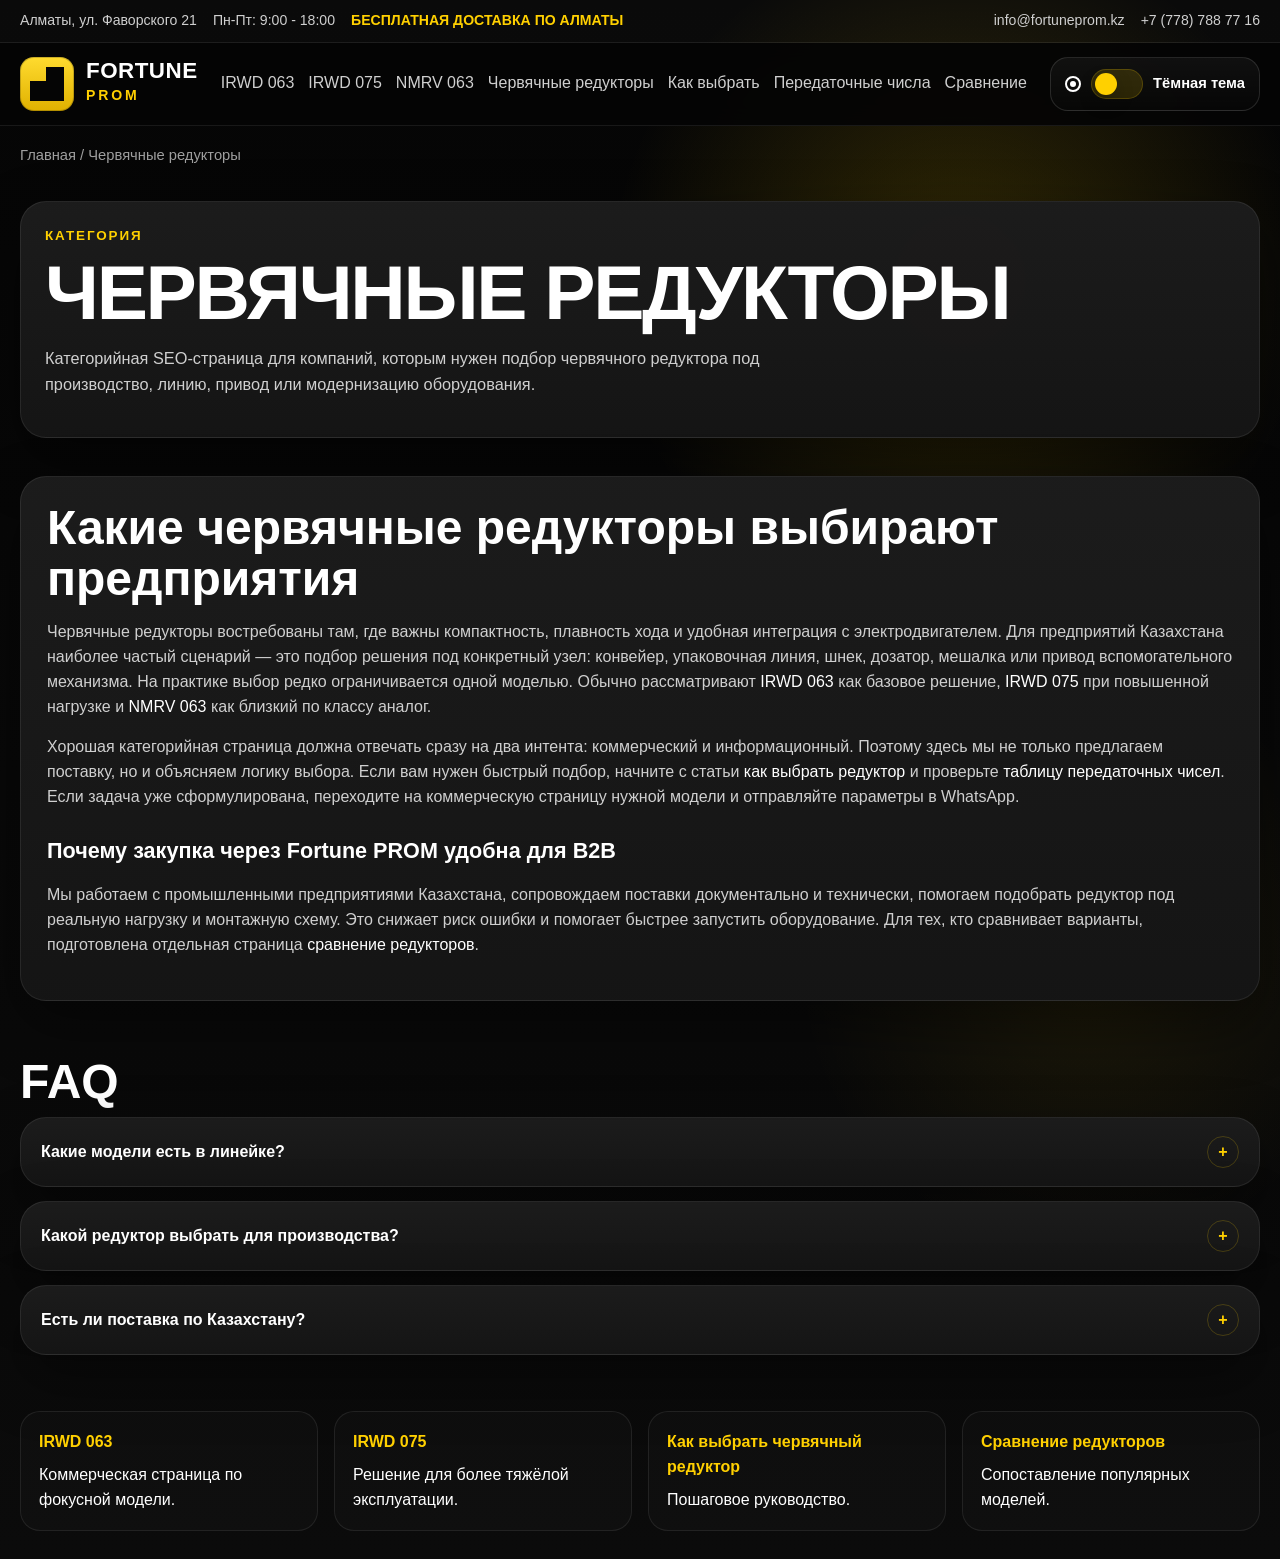
==== chervyachnye-reduktory/index.html @ 0b0b22c9 "Initial SEO cluster site for GitHub Pages" ====
<!DOCTYPE html>
<html lang="ru">
<head>
  <meta charset="UTF-8">
  <meta name="viewport" content="width=device-width, initial-scale=1.0">
  <title>Червячные редукторы для производства в Казахстане — каталог и подбор</title>
  <meta name="description" content="Червячные редукторы для производственных компаний Казахстана: подбор, поставка, сравнение типоразмеров IRWD и аналогов.">
  <link rel="canonical" href="./">
  <link rel="stylesheet" href="../assets/css/style.css">
</head>
<body>
  <div class="topbar"><div class="container topbar-inner"><div class="topbar-meta"><span class="topbar-item">Алматы, ул. Фаворского 21</span><span class="topbar-item">Пн-Пт: 9:00 - 18:00</span><span class="topbar-item"><strong>БЕСПЛАТНАЯ ДОСТАВКА ПО АЛМАТЫ</strong></span></div><div class="topbar-contact"><a class="topbar-item" href="mailto:info@fortuneprom.kz">info@fortuneprom.kz</a><a class="topbar-item" href="tel:+77787887716">+7 (778) 788 77 16</a></div></div></div>
  <header class="site-header"><div class="container header-inner"><a class="logo" href="../irwd-063/"><span class="logo-mark"></span><span class="logo-text"><strong>Fortune</strong><span>PROM</span></span></a><button class="nav-toggle" type="button" aria-expanded="false" data-nav-toggle><span></span></button><nav class="site-nav" data-nav><a href="../irwd-063/">IRWD 063</a><a href="../irwd-075/">IRWD 075</a><a href="../nmrv-063/">NMRV 063</a><a href="./">Червячные редукторы</a><a href="../kak-vybrat-reduktor/">Как выбрать</a><a href="../peredatochnye-chisla-reduktorov/">Передаточные числа</a><a href="../sravnenie-reduktorov/">Сравнение</a></nav><div class="header-actions"><button class="theme-toggle" type="button" aria-pressed="false" data-theme-toggle><span class="theme-toggle-icon" aria-hidden="true"></span><span class="theme-toggle-track" aria-hidden="true"><span class="theme-toggle-thumb"></span></span><span class="theme-toggle-label" data-theme-label>Тёмная тема</span></button></div></div></header>
  <div class="container breadcrumbs"><a href="../irwd-063/">Главная</a> / Червячные редукторы</div>
  <section class="page-hero"><div class="container"><div class="panel"><div class="eyebrow">Категория</div><h1>Червячные редукторы</h1><p>Категорийная SEO-страница для компаний, которым нужен подбор червячного редуктора под производство, линию, привод или модернизацию оборудования.</p></div></div></section>
  <section class="section"><div class="container"><div class="content-card seo-content"><h2>Какие червячные редукторы выбирают предприятия</h2><p>Червячные редукторы востребованы там, где важны компактность, плавность хода и удобная интеграция с электродвигателем. Для предприятий Казахстана наиболее частый сценарий — это подбор решения под конкретный узел: конвейер, упаковочная линия, шнек, дозатор, мешалка или привод вспомогательного механизма. На практике выбор редко ограничивается одной моделью. Обычно рассматривают <a href="../irwd-063/">IRWD 063</a> как базовое решение, <a href="../irwd-075/">IRWD 075</a> при повышенной нагрузке и <a href="../nmrv-063/">NMRV 063</a> как близкий по классу аналог.</p><p>Хорошая категорийная страница должна отвечать сразу на два интента: коммерческий и информационный. Поэтому здесь мы не только предлагаем поставку, но и объясняем логику выбора. Если вам нужен быстрый подбор, начните с статьи <a href="../kak-vybrat-reduktor/">как выбрать редуктор</a> и проверьте <a href="../peredatochnye-chisla-reduktorov/">таблицу передаточных чисел</a>. Если задача уже сформулирована, переходите на коммерческую страницу нужной модели и отправляйте параметры в WhatsApp.</p><h3>Почему закупка через Fortune PROM удобна для B2B</h3><p>Мы работаем с промышленными предприятиями Казахстана, сопровождаем поставки документально и технически, помогаем подобрать редуктор под реальную нагрузку и монтажную схему. Это снижает риск ошибки и помогает быстрее запустить оборудование. Для тех, кто сравнивает варианты, подготовлена отдельная страница <a href="../sravnenie-reduktorov/">сравнение редукторов</a>.</p></div></div></section>
  <section class="section"><div class="container"><h2>FAQ</h2><div class="faq-list"><article class="faq-item"><button class="faq-trigger" type="button">Какие модели есть в линейке?<span class="faq-plus">+</span></button><div class="faq-content"><p>Чаще всего рассматривают IRWD 063, IRWD 075 и близкие аналоги NMRV.</p></div></article><article class="faq-item"><button class="faq-trigger" type="button">Какой редуктор выбрать для производства?<span class="faq-plus">+</span></button><div class="faq-content"><p>Нужно отталкиваться от двигателя, режима работы, нагрузки и требуемых выходных оборотов.</p></div></article><article class="faq-item"><button class="faq-trigger" type="button">Есть ли поставка по Казахстану?<span class="faq-plus">+</span></button><div class="faq-content"><p>Да, поставляем по Алматы, Астане и регионам.</p></div></article></div></div></section>
  <section class="section"><div class="container"><div class="link-grid"><a href="../irwd-063/"><span>IRWD 063</span>Коммерческая страница по фокусной модели.</a><a href="../irwd-075/"><span>IRWD 075</span>Решение для более тяжёлой эксплуатации.</a><a href="../kak-vybrat-reduktor/"><span>Как выбрать червячный редуктор</span>Пошаговое руководство.</a><a href="../sravnenie-reduktorov/"><span>Сравнение редукторов</span>Сопоставление популярных моделей.</a></div></div></section>
  <script type="application/ld+json">{"@context":"https://schema.org","@graph":[{"@type":"Organization","name":"Fortune PROM","url":"../","email":"info@fortuneprom.kz","telephone":"+7-778-788-77-16","address":{"@type":"PostalAddress","streetAddress":"ул. Фаворского 21","addressLocality":"Алматы","addressCountry":"KZ"}},{"@type":"BreadcrumbList","itemListElement":[{"@type":"ListItem","position":1,"name":"Главная","item":"../irwd-063/"},{"@type":"ListItem","position":2,"name":"Червячные редукторы","item":"./"}]},{"@type":"FAQPage","mainEntity":[{"@type":"Question","name":"Какой редуктор выбрать для производства?","acceptedAnswer":{"@type":"Answer","text":"Нужно отталкиваться от двигателя, режима работы, нагрузки и требуемых выходных оборотов."}}]}]}</script>
  <script src="../assets/js/script.js"></script>
</body>
</html>
---- assets/css/style.css ----
:root {
  --bg: #050505;
  --bg-soft: #0b0b0b;
  --card: rgba(21, 21, 21, 0.9);
  --card-strong: rgba(28, 28, 28, 0.96);
  --stroke: rgba(255, 208, 0, 0.2);
  --yellow: #ffd000;
  --white: #ffffff;
  --muted: #cfcfcf;
  --whatsapp: #25d366;
  --line: rgba(255, 255, 255, 0.12);
  --shadow: 0 24px 60px rgba(0, 0, 0, 0.4);
  --radius: 24px;
  --container: 1240px;
  --font: "Segoe UI", Arial, sans-serif;
}

[data-theme="light"] {
  --bg: #f7f1e4;
  --bg-soft: #eadcc1;
  --card: rgba(255, 251, 242, 0.94);
  --card-strong: rgba(255, 248, 236, 0.98);
  --stroke: rgba(169, 127, 0, 0.22);
  --yellow: #c89b00;
  --white: #17140f;
  --muted: #5e5446;
  --whatsapp: #1ea753;
  --line: rgba(23, 20, 15, 0.1);
  --shadow: 0 22px 56px rgba(103, 76, 10, 0.12);
}

*,
*::before,
*::after {
  box-sizing: border-box;
}

html {
  scroll-behavior: smooth;
}

body {
  margin: 0;
  font-family: var(--font);
  background:
    radial-gradient(circle at 75% 18%, rgba(255, 208, 0, 0.18), transparent 22%),
    radial-gradient(circle at 85% 62%, rgba(255, 208, 0, 0.08), transparent 20%),
    linear-gradient(180deg, var(--bg) 0%, var(--bg-soft) 100%);
  color: var(--white);
  line-height: 1.55;
}

[data-theme="light"] body {
  background:
    radial-gradient(circle at 82% 14%, rgba(200, 155, 0, 0.12), transparent 22%),
    radial-gradient(circle at 92% 60%, rgba(200, 155, 0, 0.08), transparent 18%),
    linear-gradient(180deg, #f8f3e8 0%, #ecdfc4 100%);
  color: #181511;
}

img {
  max-width: 100%;
  display: block;
}

a {
  color: var(--white);
  text-decoration: none;
}

button,
input,
select,
textarea {
  font: inherit;
}

.container {
  width: min(calc(100% - 32px), var(--container));
  margin: 0 auto;
}

.topbar {
  border-bottom: 1px solid rgba(255, 255, 255, 0.08);
  background: rgba(255, 255, 255, 0.02);
}

.topbar-inner {
  display: flex;
  flex-wrap: wrap;
  gap: 10px 18px;
  align-items: center;
  justify-content: space-between;
  padding: 10px 0;
}

.topbar-meta,
.topbar-contact {
  display: flex;
  flex-wrap: wrap;
  gap: 10px 16px;
  align-items: center;
}

.topbar-item {
  color: var(--muted);
  font-size: 0.88rem;
}

.topbar-item strong {
  color: var(--yellow);
  font-weight: 800;
}

.site-header {
  position: sticky;
  top: 0;
  z-index: 50;
  background: rgba(5, 5, 5, 0.92);
  backdrop-filter: blur(12px);
  border-bottom: 1px solid rgba(255, 255, 255, 0.08);
}

[data-theme="light"] .site-header {
  background: rgba(248, 243, 232, 0.9);
  border-bottom-color: rgba(23, 20, 15, 0.08);
}

[data-theme="light"] .topbar {
  border-bottom-color: rgba(23, 20, 15, 0.08);
  background: rgba(255, 255, 255, 0.32);
}

[data-theme="light"] .topbar-item {
  color: #5c5341;
}

.header-inner {
  display: flex;
  align-items: center;
  justify-content: space-between;
  gap: 16px;
  padding: 14px 0;
}

.logo {
  display: inline-flex;
  align-items: center;
  gap: 12px;
  font-weight: 800;
  letter-spacing: 0.03em;
  text-transform: uppercase;
}

.logo-mark {
  width: 54px;
  height: 54px;
  border-radius: 14px;
  background: linear-gradient(180deg, #ffdb2f 0%, #e0b100 100%);
  position: relative;
  box-shadow: inset 0 0 0 1px rgba(0, 0, 0, 0.2);
}

.logo-mark::before,
.logo-mark::after {
  content: "";
  position: absolute;
  background: var(--bg);
}

.logo-mark::before {
  inset: 10px 10px 10px 26px;
}

.logo-mark::after {
  inset: 24px 10px 10px 10px;
}

.logo-text strong {
  display: block;
  font-size: 1.4rem;
  line-height: 1;
}

.logo-text span {
  color: var(--yellow);
  font-size: 0.88rem;
  letter-spacing: 0.2em;
}

.nav-toggle {
  position: relative;
  display: inline-flex;
  align-items: center;
  justify-content: center;
  width: 48px;
  height: 48px;
  border: 1px solid var(--line);
  border-radius: 14px;
  background: transparent;
  color: var(--white);
}

.nav-toggle span,
.nav-toggle::before,
.nav-toggle::after {
  content: "";
  position: absolute;
  width: 18px;
  height: 2px;
  background: var(--white);
  border-radius: 999px;
}

.nav-toggle::before {
  transform: translateY(-6px);
}

.nav-toggle::after {
  transform: translateY(6px);
}

.site-nav {
  position: fixed;
  inset: 82px 16px auto 16px;
  background: rgba(15, 15, 15, 0.98);
  border: 1px solid var(--line);
  border-radius: 22px;
  padding: 18px;
  display: none;
  flex-direction: column;
  gap: 14px;
  box-shadow: var(--shadow);
}

[data-theme="light"] .site-nav {
  background: rgba(255, 250, 241, 0.98);
}

[data-theme="light"] .site-nav a,
[data-theme="light"] .breadcrumbs,
[data-theme="light"] .breadcrumbs a,
[data-theme="light"] .hero-subtitle,
[data-theme="light"] .page-hero p,
[data-theme="light"] .section-intro {
  color: #5c5341;
}

[data-theme="light"] .site-nav a:hover,
[data-theme="light"] .breadcrumbs a:hover {
  color: #181511;
}

.site-nav.is-open {
  display: flex;
}

.site-nav a {
  color: var(--muted);
}

.header-actions {
  display: flex;
  align-items: center;
  gap: 12px;
}

.theme-toggle {
  display: inline-flex;
  align-items: center;
  gap: 10px;
  min-height: 54px;
  padding: 0 14px;
  border-radius: 18px;
  border: 1px solid var(--line);
  background: linear-gradient(180deg, rgba(255, 255, 255, 0.05), rgba(255, 255, 255, 0.01));
  color: var(--white);
  cursor: pointer;
  transition: transform 0.2s ease, border-color 0.2s ease, background 0.2s ease;
}

.theme-toggle:hover {
  transform: translateY(-2px);
  border-color: var(--stroke);
}

.theme-toggle-icon {
  width: 16px;
  height: 16px;
  border-radius: 50%;
  border: 2px solid currentColor;
  position: relative;
  flex-shrink: 0;
}

.theme-toggle-icon::after {
  content: "";
  position: absolute;
  inset: 3px;
  border-radius: 50%;
  background: currentColor;
}

.theme-toggle-track {
  position: relative;
  width: 52px;
  height: 30px;
  border-radius: 999px;
  background: rgba(255, 208, 0, 0.14);
  border: 1px solid var(--stroke);
  flex-shrink: 0;
}

.theme-toggle-thumb {
  position: absolute;
  top: 3px;
  left: 3px;
  width: 22px;
  height: 22px;
  border-radius: 50%;
  background: var(--yellow);
  box-shadow: 0 8px 18px rgba(0, 0, 0, 0.22);
  transition: transform 0.22s ease;
}

[data-theme="light"] .theme-toggle-thumb {
  transform: translateX(22px);
}

.theme-toggle-label {
  font-size: 0.92rem;
  font-weight: 700;
  white-space: nowrap;
}

.whatsapp-button,
.primary-button,
.secondary-button {
  display: inline-flex;
  align-items: center;
  justify-content: center;
  gap: 10px;
  min-height: 54px;
  padding: 0 22px;
  border: none;
  border-radius: 18px;
  font-weight: 700;
  transition: transform 0.2s ease, box-shadow 0.2s ease;
}

.whatsapp-button,
.primary-button {
  background: var(--whatsapp);
  color: #fff;
  box-shadow: 0 18px 30px rgba(37, 211, 102, 0.2);
}

.secondary-button {
  background: transparent;
  color: var(--white);
  border: 1px solid var(--stroke);
}

.whatsapp-button:hover,
.primary-button:hover,
.secondary-button:hover {
  transform: translateY(-2px);
}

.hero {
  padding: 34px 0 26px;
}

.hero-shell {
  background:
    linear-gradient(145deg, rgba(255, 208, 0, 0.05), transparent 28%),
    linear-gradient(180deg, rgba(255, 255, 255, 0.02), rgba(255, 255, 255, 0));
  border: 1px solid rgba(255, 255, 255, 0.08);
  border-radius: 34px;
  overflow: hidden;
  box-shadow: var(--shadow);
}

[data-theme="light"] .hero-shell {
  background:
    radial-gradient(circle at 78% 26%, rgba(200, 155, 0, 0.12), transparent 28%),
    linear-gradient(180deg, rgba(255, 255, 255, 0.92), rgba(255, 248, 237, 0.96));
  border-color: rgba(87, 67, 17, 0.08);
}

.hero-grid {
  display: grid;
  gap: 24px;
  padding: 22px;
}

.hero-badges {
  display: grid;
  gap: 12px;
}

.badge-row {
  display: flex;
  align-items: center;
  gap: 10px;
  flex-wrap: wrap;
}

.badge {
  display: inline-flex;
  align-items: center;
  gap: 10px;
  min-height: 52px;
  padding: 12px 16px;
  border-radius: 18px;
  border: 1px solid rgba(255, 255, 255, 0.08);
  background: rgba(19, 19, 19, 0.95);
}

[data-theme="light"] .badge,
[data-theme="light"] .status-list span,
[data-theme="light"] .meta-chip,
[data-theme="light"] .tiny-chip,
[data-theme="light"] input,
[data-theme="light"] select,
[data-theme="light"] textarea,
[data-theme="light"] .result-box {
  background: linear-gradient(180deg, rgba(255, 250, 242, 0.94), rgba(250, 241, 226, 0.96));
  border-color: rgba(200, 155, 0, 0.18);
}

[data-theme="light"] .badge,
[data-theme="light"] .status-list span,
[data-theme="light"] .meta-chip,
[data-theme="light"] .tiny-chip {
  color: #332b1f;
  box-shadow: inset 0 1px 0 rgba(255, 255, 255, 0.65);
}

.badge svg,
.feature-icon svg,
.mini-icon svg {
  width: 24px;
  height: 24px;
  stroke: var(--yellow);
  fill: none;
  stroke-width: 1.8;
  stroke-linecap: round;
  stroke-linejoin: round;
}

.eyebrow {
  color: var(--yellow);
  text-transform: uppercase;
  letter-spacing: 0.14em;
  font-weight: 700;
  font-size: 0.84rem;
}

.hero h1,
.page-hero h1 {
  margin: 10px 0 12px;
  font-size: clamp(2.2rem, 7vw, 4.8rem);
  line-height: 0.96;
  text-transform: uppercase;
  letter-spacing: -0.03em;
}

.hero h1 span,
.highlight {
  color: var(--yellow);
}

.hero-subtitle,
.page-hero p,
.section-intro {
  color: var(--muted);
  font-size: 1.02rem;
  max-width: 760px;
}

.price-box {
  display: inline-flex;
  align-items: center;
  gap: 16px;
  margin: 18px 0;
  padding: 16px 18px;
  border: 2px solid var(--yellow);
  border-radius: 22px;
  background: linear-gradient(180deg, rgba(255, 208, 0, 0.14), rgba(255, 208, 0, 0.05));
}

.price-box strong {
  font-size: clamp(1.8rem, 5vw, 3rem);
  line-height: 1;
}

.status-list,
.meta-points,
.evidence-list,
.cta-list {
  display: grid;
  gap: 12px;
  margin: 18px 0 0;
}

.status-list span,
.meta-chip,
.tiny-chip {
  display: inline-flex;
  align-items: center;
  gap: 8px;
  padding: 10px 14px;
  border-radius: 16px;
  border: 1px solid rgba(255, 255, 255, 0.08);
  background: rgba(255, 255, 255, 0.03);
  color: var(--muted);
}

.hero-actions {
  display: flex;
  flex-wrap: wrap;
  gap: 12px;
  margin-top: 22px;
}

.hero-visual {
  position: relative;
  min-height: 320px;
  border-radius: 28px;
  overflow: hidden;
  background:
    radial-gradient(circle at 48% 64%, rgba(255, 208, 0, 0.35), transparent 30%),
    linear-gradient(180deg, rgba(255, 208, 0, 0.08), transparent 26%),
    #0d0d0d;
  border: 1px solid rgba(255, 255, 255, 0.05);
}

[data-theme="light"] .hero-visual {
  background:
    radial-gradient(circle at 50% 64%, rgba(255, 208, 0, 0.28), transparent 30%),
    linear-gradient(180deg, rgba(255, 208, 0, 0.08), transparent 26%),
    #1a1815;
}

.hero-visual img {
  width: 100%;
  height: 100%;
  object-fit: cover;
  object-position: center;
  mix-blend-mode: screen;
  opacity: 0.92;
}

[data-theme="light"] .hero-visual img {
  mix-blend-mode: normal;
  opacity: 0.98;
}

.hero-note {
  position: absolute;
  right: 16px;
  top: 16px;
  max-width: 210px;
  padding: 14px 18px;
  border-radius: 20px;
  border: 2px solid var(--yellow);
  background: rgba(255, 208, 0, 0.95);
  color: #111;
  font-weight: 800;
  text-transform: uppercase;
  transform: rotate(-2deg);
}

.section {
  padding: 28px 0;
}

.section h2 {
  margin: 0 0 10px;
  font-size: clamp(1.8rem, 5vw, 3rem);
  line-height: 1.05;
}

[data-theme="light"] .hero h1,
[data-theme="light"] .page-hero h1,
[data-theme="light"] .section h2 {
  color: #181511;
}

.panel,
.table-wrap,
.faq-item,
.calc-card,
.cta-panel,
.info-card,
.compare-card,
.content-card {
  background: linear-gradient(180deg, rgba(28, 28, 28, 0.98), rgba(21, 21, 21, 0.98));
  border: 1px solid rgba(255, 255, 255, 0.08);
  border-radius: 26px;
  box-shadow: var(--shadow);
}

[data-theme="light"] .panel,
[data-theme="light"] .table-wrap,
[data-theme="light"] .faq-item,
[data-theme="light"] .calc-card,
[data-theme="light"] .cta-panel,
[data-theme="light"] .info-card,
[data-theme="light"] .compare-card,
[data-theme="light"] .content-card {
  background: linear-gradient(180deg, rgba(255, 252, 244, 0.98), rgba(249, 240, 225, 0.98));
  border-color: rgba(200, 155, 0, 0.14);
}

[data-theme="light"] .panel,
[data-theme="light"] .table-wrap,
[data-theme="light"] .faq-item,
[data-theme="light"] .calc-card,
[data-theme="light"] .cta-panel,
[data-theme="light"] .info-card,
[data-theme="light"] .compare-card,
[data-theme="light"] .content-card,
[data-theme="light"] .feature-card,
[data-theme="light"] .link-grid a {
  box-shadow:
    0 18px 36px rgba(113, 86, 19, 0.08),
    inset 0 1px 0 rgba(255, 255, 255, 0.72);
}

.feature-grid,
.info-grid,
.compare-grid,
.link-grid,
.footer-grid {
  display: grid;
  gap: 16px;
}

.feature-card,
.info-card,
.compare-card,
.content-card {
  padding: 20px;
}

.feature-card {
  display: grid;
  grid-template-columns: 56px 1fr;
  gap: 16px;
}

[data-theme="light"] .feature-card {
  background: linear-gradient(180deg, rgba(255, 252, 244, 0.98), rgba(249, 240, 225, 0.98));
  border: 1px solid rgba(200, 155, 0, 0.14);
  border-radius: 26px;
}

.feature-icon,
.mini-icon {
  width: 56px;
  height: 56px;
  display: inline-flex;
  align-items: center;
  justify-content: center;
  border-radius: 18px;
  border: 1px solid var(--stroke);
  background: rgba(255, 255, 255, 0.02);
}

.feature-card h3,
.compare-card h3,
.info-card h3,
.content-card h3 {
  margin: 0 0 8px;
  font-size: 1.18rem;
}

.feature-card p,
.info-card p,
.compare-card p,
.content-card p,
.seo-content p,
.faq-content,
td,
th,
label,
.helper-text,
.footer-copy {
  color: var(--muted);
}

[data-theme="light"] .feature-card h3,
[data-theme="light"] .compare-card h3,
[data-theme="light"] .info-card h3,
[data-theme="light"] .content-card h3,
[data-theme="light"] .faq-trigger,
[data-theme="light"] .cta-panel strong,
[data-theme="light"] th,
[data-theme="light"] td,
[data-theme="light"] label,
[data-theme="light"] .footer-copy,
[data-theme="light"] .link-grid a,
[data-theme="light"] .status-list span,
[data-theme="light"] input,
[data-theme="light"] select,
[data-theme="light"] textarea {
  color: #1a1611;
}

[data-theme="light"] .feature-card p,
[data-theme="light"] .info-card p,
[data-theme="light"] .compare-card p,
[data-theme="light"] .content-card p,
[data-theme="light"] .seo-content p,
[data-theme="light"] .seo-content ul,
[data-theme="light"] .faq-content,
[data-theme="light"] .helper-text {
  color: #5e5446;
}

[data-theme="light"] .link-grid a {
  background: linear-gradient(180deg, rgba(255, 252, 244, 0.98), rgba(249, 240, 225, 0.98));
  border-color: rgba(200, 155, 0, 0.14);
}

[data-theme="light"] .feature-icon,
[data-theme="light"] .mini-icon {
  background: rgba(200, 155, 0, 0.08);
  border-color: rgba(200, 155, 0, 0.18);
}

[data-theme="light"] .feature-icon svg,
[data-theme="light"] .mini-icon svg,
[data-theme="light"] .badge svg {
  stroke: #b68700;
}

[data-theme="light"] .theme-toggle {
  background: linear-gradient(180deg, rgba(255, 253, 247, 0.96), rgba(247, 239, 224, 0.98));
}

[data-theme="light"] .price-box {
  background: linear-gradient(180deg, rgba(255, 215, 84, 0.18), rgba(255, 215, 84, 0.08));
}

[data-theme="light"] .price-box strong,
[data-theme="light"] .price-box .eyebrow {
  color: #1a1611;
}

[data-theme="light"] .hero-note {
  box-shadow: 0 12px 26px rgba(200, 155, 0, 0.18);
}

[data-theme="light"] .faq-plus {
  background: rgba(200, 155, 0, 0.06);
}

[data-theme="light"] .footer {
  background: linear-gradient(180deg, rgba(255, 250, 241, 0), rgba(255, 248, 236, 0.46));
}

[data-theme="light"] .theme-toggle,
[data-theme="light"] .theme-toggle-label,
[data-theme="light"] .nav-toggle {
  color: #1a1611;
}

[data-theme="light"] .nav-toggle span,
[data-theme="light"] .nav-toggle::before,
[data-theme="light"] .nav-toggle::after {
  background: #1a1611;
}

[data-theme="light"] .secondary-button {
  background: rgba(255, 252, 246, 0.72);
  border-color: rgba(182, 135, 0, 0.24);
  color: #1a1611;
}

[data-theme="light"] .secondary-button:hover {
  background: rgba(248, 239, 221, 0.92);
}

[data-theme="light"] input::placeholder,
[data-theme="light"] textarea::placeholder {
  color: rgba(94, 84, 70, 0.78);
}

[data-theme="light"] input:focus,
[data-theme="light"] select:focus,
[data-theme="light"] textarea:focus {
  outline: none;
  border-color: rgba(182, 135, 0, 0.38);
  box-shadow: 0 0 0 4px rgba(200, 155, 0, 0.08);
}

[data-theme="light"] .result-box strong {
  color: #1a1611;
}

.table-wrap {
  overflow: hidden;
}

table {
  width: 100%;
  border-collapse: collapse;
}

th,
td {
  padding: 14px 16px;
  text-align: left;
  border-bottom: 1px solid rgba(255, 255, 255, 0.08);
}

[data-theme="light"] th,
[data-theme="light"] td {
  border-bottom-color: rgba(23, 20, 15, 0.08);
}

[data-theme="light"] table {
  background: transparent;
}

th {
  font-size: 0.92rem;
  text-transform: uppercase;
  letter-spacing: 0.08em;
  color: var(--white);
}

.seo-content {
  padding: 26px;
}

.seo-content h3 {
  margin: 24px 0 8px;
  font-size: 1.35rem;
}

.seo-content ul {
  margin: 12px 0;
  padding-left: 18px;
  color: var(--muted);
}

.calc-grid,
.form-grid {
  display: grid;
  gap: 16px;
}

.calc-card,
.cta-panel {
  padding: 22px;
}

label {
  display: block;
  margin-bottom: 8px;
  font-size: 0.92rem;
}

input,
select,
textarea {
  width: 100%;
  min-height: 52px;
  border-radius: 16px;
  border: 1px solid rgba(255, 255, 255, 0.08);
  background: rgba(255, 255, 255, 0.03);
  color: var(--white);
  padding: 0 16px;
}

textarea {
  min-height: 140px;
  padding: 14px 16px;
  resize: vertical;
}

.result-box {
  margin-top: 18px;
  padding: 18px;
  border-radius: 18px;
  background: rgba(255, 208, 0, 0.08);
  border: 1px solid var(--stroke);
}

.faq-list {
  display: grid;
  gap: 14px;
}

.faq-item {
  overflow: hidden;
}

.faq-trigger {
  width: 100%;
  padding: 18px 20px;
  background: none;
  color: var(--white);
  border: none;
  display: flex;
  align-items: center;
  justify-content: space-between;
  gap: 16px;
  text-align: left;
  font-weight: 700;
}

[data-theme="light"] .faq-trigger:hover {
  background: rgba(200, 155, 0, 0.04);
}

.faq-content {
  max-height: 0;
  overflow: hidden;
  transition: max-height 0.25s ease;
  padding: 0 20px;
}

.faq-item.is-open .faq-content {
  padding-bottom: 18px;
}

.faq-plus {
  width: 32px;
  height: 32px;
  border-radius: 50%;
  border: 1px solid var(--stroke);
  display: inline-flex;
  align-items: center;
  justify-content: center;
  color: var(--yellow);
  flex-shrink: 0;
}

.cta-panel {
  display: grid;
  gap: 18px;
}

.cta-panel strong {
  font-size: clamp(1.4rem, 4vw, 2.5rem);
  line-height: 1.1;
}

.link-grid a {
  display: block;
  padding: 18px;
  border-radius: 20px;
  border: 1px solid rgba(255, 255, 255, 0.08);
  background: rgba(255, 255, 255, 0.02);
}

.link-grid a span {
  color: var(--yellow);
  display: block;
  margin-bottom: 8px;
  font-weight: 700;
}

[data-theme="light"] .link-grid a span,
[data-theme="light"] .eyebrow,
[data-theme="light"] .hero h1 span,
[data-theme="light"] .highlight {
  color: #b68700;
}

.breadcrumbs {
  padding-top: 18px;
  color: #9f9f9f;
  font-size: 0.92rem;
}

.breadcrumbs a {
  color: #9f9f9f;
}

.page-hero {
  padding: 34px 0 10px;
}

.page-hero .panel {
  padding: 24px;
}

.footer {
  padding: 28px 0 42px;
  border-top: 1px solid rgba(255, 255, 255, 0.08);
}

[data-theme="light"] .footer {
  background: linear-gradient(180deg, rgba(255, 250, 241, 0), rgba(255, 248, 236, 0.46));
  border-top-color: rgba(21, 21, 21, 0.08);
}

.footer-grid {
  align-items: start;
}

.footer-copy {
  margin-top: 14px;
}

.footer-contacts {
  display: grid;
  gap: 8px;
  margin-top: 12px;
}

.footer-contacts a,
.footer-contacts span {
  color: var(--muted);
  font-size: 0.95rem;
}

.footer-contacts a:hover {
  color: var(--white);
}

.desktop-only {
  display: none;
}

.error-text {
  color: #ff8282;
  font-size: 0.9rem;
  margin-top: 6px;
}

@media (min-width: 768px) {
  .hero-grid,
  .info-grid,
  .compare-grid,
  .footer-grid {
    grid-template-columns: repeat(2, minmax(0, 1fr));
  }

  .feature-grid,
  .link-grid,
  .calc-grid,
  .form-grid {
    grid-template-columns: repeat(2, minmax(0, 1fr));
  }

  .site-nav {
    position: static;
    inset: auto;
    background: none;
    border: none;
    padding: 0;
    display: flex;
    flex-direction: row;
    flex-wrap: wrap;
    box-shadow: none;
  }

  .nav-toggle {
    display: none;
  }

  .desktop-only {
    display: inline-flex;
  }
}

@media (min-width: 1024px) {
  .hero-grid {
    grid-template-columns: minmax(0, 1.08fr) minmax(430px, 0.92fr);
    align-items: center;
    padding: 30px;
  }

  .feature-grid {
    grid-template-columns: repeat(3, minmax(0, 1fr));
  }

  .info-grid {
    grid-template-columns: repeat(4, minmax(0, 1fr));
  }

  .compare-grid {
    grid-template-columns: repeat(3, minmax(0, 1fr));
  }

  .link-grid {
    grid-template-columns: repeat(4, minmax(0, 1fr));
  }

  .calc-grid {
    grid-template-columns: 1.2fr 0.8fr;
    align-items: start;
  }

  .form-grid {
    grid-template-columns: repeat(3, minmax(0, 1fr));
  }
}

@media (min-width: 1440px) {
  .hero {
    padding-top: 42px;
  }

  .container {
    width: min(calc(100% - 48px), 1320px);
  }
}
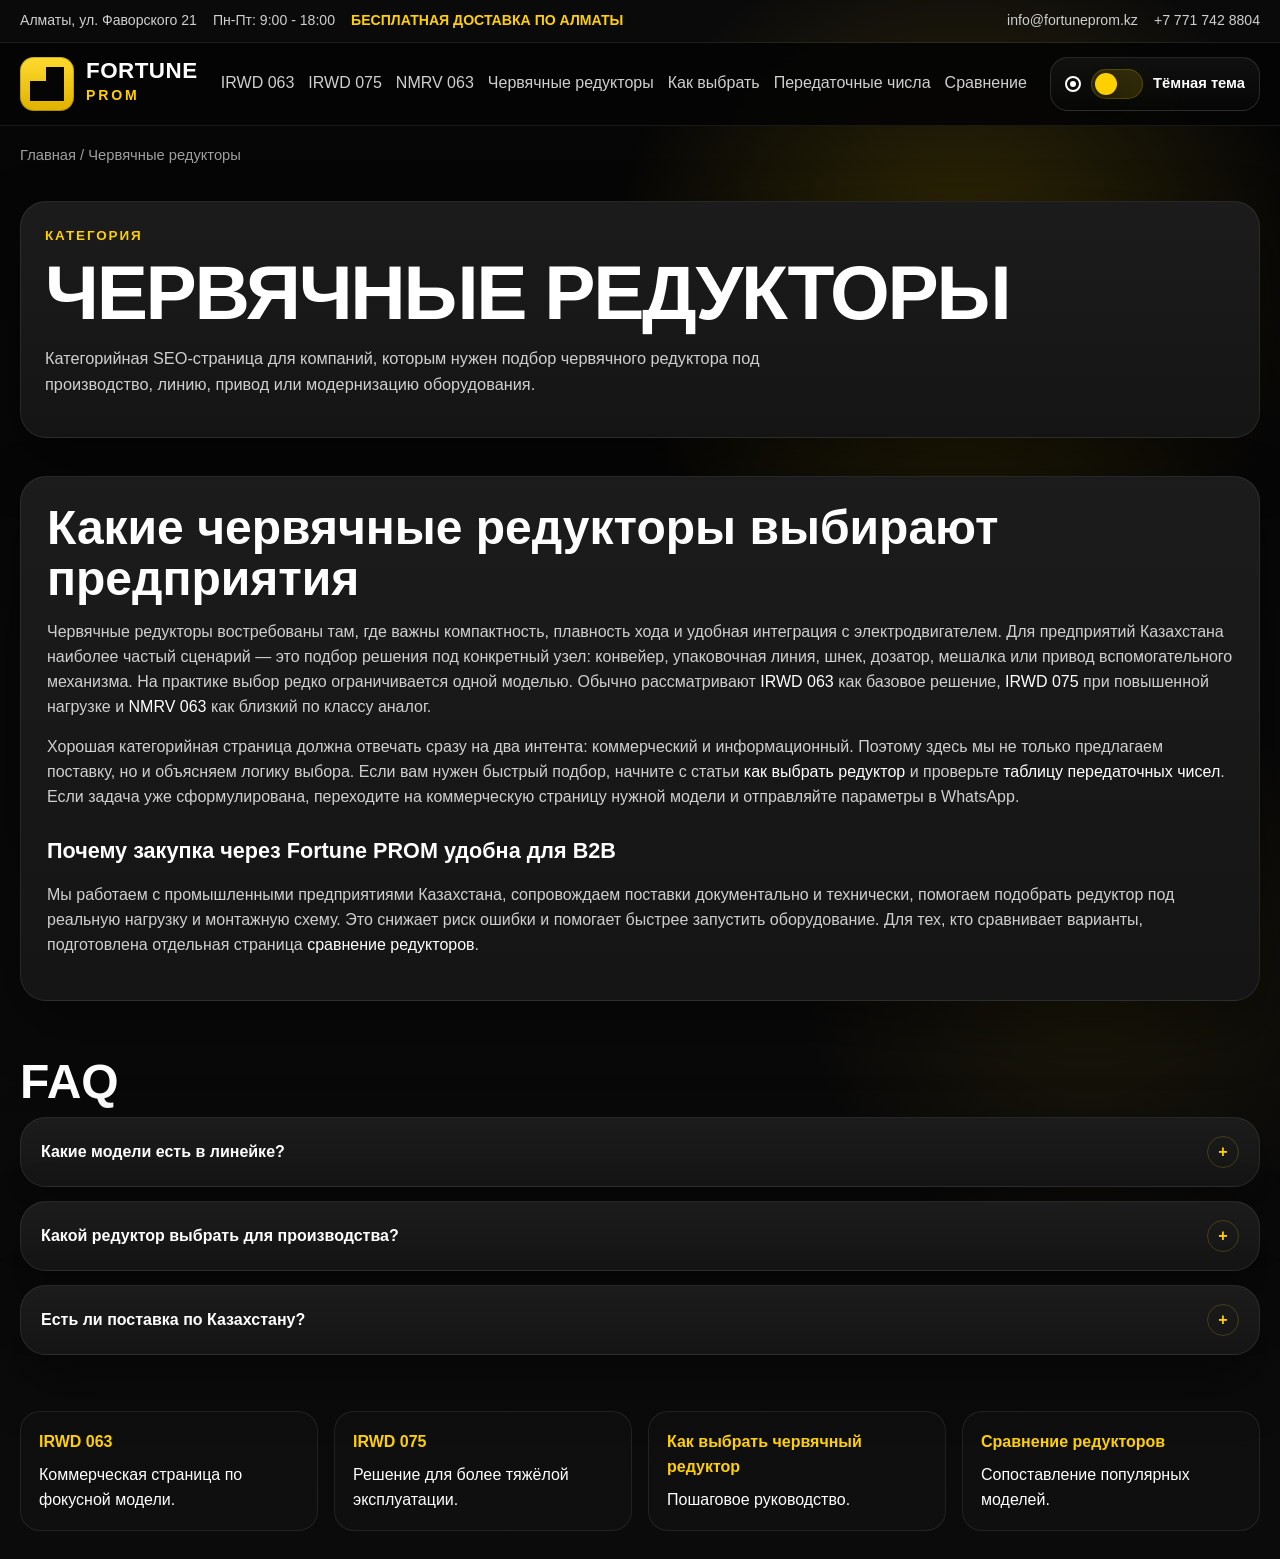
==== commit 8fa2aa44: "Finalize production SEO URLs for GitHub Pages" ====
--- a/chervyachnye-reduktory/index.html
+++ b/chervyachnye-reduktory/index.html
@@ -5,18 +5,18 @@
   <meta name="viewport" content="width=device-width, initial-scale=1.0">
   <title>Червячные редукторы для производства в Казахстане — каталог и подбор</title>
   <meta name="description" content="Червячные редукторы для производственных компаний Казахстана: подбор, поставка, сравнение типоразмеров IRWD и аналогов.">
-  <link rel="canonical" href="./">
+  <link rel="canonical" href="https://dragunovlab.github.io/irwd-063/chervyachnye-reduktory/">
   <link rel="stylesheet" href="../assets/css/style.css">
 </head>
 <body>
-  <div class="topbar"><div class="container topbar-inner"><div class="topbar-meta"><span class="topbar-item">Алматы, ул. Фаворского 21</span><span class="topbar-item">Пн-Пт: 9:00 - 18:00</span><span class="topbar-item"><strong>БЕСПЛАТНАЯ ДОСТАВКА ПО АЛМАТЫ</strong></span></div><div class="topbar-contact"><a class="topbar-item" href="mailto:info@fortuneprom.kz">info@fortuneprom.kz</a><a class="topbar-item" href="tel:+77787887716">+7 (778) 788 77 16</a></div></div></div>
-  <header class="site-header"><div class="container header-inner"><a class="logo" href="../irwd-063/"><span class="logo-mark"></span><span class="logo-text"><strong>Fortune</strong><span>PROM</span></span></a><button class="nav-toggle" type="button" aria-expanded="false" data-nav-toggle><span></span></button><nav class="site-nav" data-nav><a href="../irwd-063/">IRWD 063</a><a href="../irwd-075/">IRWD 075</a><a href="../nmrv-063/">NMRV 063</a><a href="./">Червячные редукторы</a><a href="../kak-vybrat-reduktor/">Как выбрать</a><a href="../peredatochnye-chisla-reduktorov/">Передаточные числа</a><a href="../sravnenie-reduktorov/">Сравнение</a></nav><div class="header-actions"><button class="theme-toggle" type="button" aria-pressed="false" data-theme-toggle><span class="theme-toggle-icon" aria-hidden="true"></span><span class="theme-toggle-track" aria-hidden="true"><span class="theme-toggle-thumb"></span></span><span class="theme-toggle-label" data-theme-label>Тёмная тема</span></button></div></div></header>
-  <div class="container breadcrumbs"><a href="../irwd-063/">Главная</a> / Червячные редукторы</div>
+  <div class="topbar"><div class="container topbar-inner"><div class="topbar-meta"><span class="topbar-item">Алматы, ул. Фаворского 21</span><span class="topbar-item">Пн-Пт: 9:00 - 18:00</span><span class="topbar-item"><strong>БЕСПЛАТНАЯ ДОСТАВКА ПО АЛМАТЫ</strong></span></div><div class="topbar-contact"><a class="topbar-item" href="mailto:info@fortuneprom.kz">info@fortuneprom.kz</a><a class="topbar-item" href="tel:+77717428804">+7 771 742 8804</a></div></div></div>
+  <header class="site-header"><div class="container header-inner"><a class="logo" href="../"><span class="logo-mark"></span><span class="logo-text"><strong>Fortune</strong><span>PROM</span></span></a><button class="nav-toggle" type="button" aria-expanded="false" data-nav-toggle><span></span></button><nav class="site-nav" data-nav><a href="../">IRWD 063</a><a href="../irwd-075/">IRWD 075</a><a href="../nmrv-063/">NMRV 063</a><a href="./">Червячные редукторы</a><a href="../kak-vybrat-reduktor/">Как выбрать</a><a href="../peredatochnye-chisla-reduktorov/">Передаточные числа</a><a href="../sravnenie-reduktorov/">Сравнение</a></nav><div class="header-actions"><button class="theme-toggle" type="button" aria-pressed="false" data-theme-toggle><span class="theme-toggle-icon" aria-hidden="true"></span><span class="theme-toggle-track" aria-hidden="true"><span class="theme-toggle-thumb"></span></span><span class="theme-toggle-label" data-theme-label>Тёмная тема</span></button></div></div></header>
+  <div class="container breadcrumbs"><a href="../">Главная</a> / Червячные редукторы</div>
   <section class="page-hero"><div class="container"><div class="panel"><div class="eyebrow">Категория</div><h1>Червячные редукторы</h1><p>Категорийная SEO-страница для компаний, которым нужен подбор червячного редуктора под производство, линию, привод или модернизацию оборудования.</p></div></div></section>
-  <section class="section"><div class="container"><div class="content-card seo-content"><h2>Какие червячные редукторы выбирают предприятия</h2><p>Червячные редукторы востребованы там, где важны компактность, плавность хода и удобная интеграция с электродвигателем. Для предприятий Казахстана наиболее частый сценарий — это подбор решения под конкретный узел: конвейер, упаковочная линия, шнек, дозатор, мешалка или привод вспомогательного механизма. На практике выбор редко ограничивается одной моделью. Обычно рассматривают <a href="../irwd-063/">IRWD 063</a> как базовое решение, <a href="../irwd-075/">IRWD 075</a> при повышенной нагрузке и <a href="../nmrv-063/">NMRV 063</a> как близкий по классу аналог.</p><p>Хорошая категорийная страница должна отвечать сразу на два интента: коммерческий и информационный. Поэтому здесь мы не только предлагаем поставку, но и объясняем логику выбора. Если вам нужен быстрый подбор, начните с статьи <a href="../kak-vybrat-reduktor/">как выбрать редуктор</a> и проверьте <a href="../peredatochnye-chisla-reduktorov/">таблицу передаточных чисел</a>. Если задача уже сформулирована, переходите на коммерческую страницу нужной модели и отправляйте параметры в WhatsApp.</p><h3>Почему закупка через Fortune PROM удобна для B2B</h3><p>Мы работаем с промышленными предприятиями Казахстана, сопровождаем поставки документально и технически, помогаем подобрать редуктор под реальную нагрузку и монтажную схему. Это снижает риск ошибки и помогает быстрее запустить оборудование. Для тех, кто сравнивает варианты, подготовлена отдельная страница <a href="../sravnenie-reduktorov/">сравнение редукторов</a>.</p></div></div></section>
+  <section class="section"><div class="container"><div class="content-card seo-content"><h2>Какие червячные редукторы выбирают предприятия</h2><p>Червячные редукторы востребованы там, где важны компактность, плавность хода и удобная интеграция с электродвигателем. Для предприятий Казахстана наиболее частый сценарий — это подбор решения под конкретный узел: конвейер, упаковочная линия, шнек, дозатор, мешалка или привод вспомогательного механизма. На практике выбор редко ограничивается одной моделью. Обычно рассматривают <a href="../">IRWD 063</a> как базовое решение, <a href="../irwd-075/">IRWD 075</a> при повышенной нагрузке и <a href="../nmrv-063/">NMRV 063</a> как близкий по классу аналог.</p><p>Хорошая категорийная страница должна отвечать сразу на два интента: коммерческий и информационный. Поэтому здесь мы не только предлагаем поставку, но и объясняем логику выбора. Если вам нужен быстрый подбор, начните с статьи <a href="../kak-vybrat-reduktor/">как выбрать редуктор</a> и проверьте <a href="../peredatochnye-chisla-reduktorov/">таблицу передаточных чисел</a>. Если задача уже сформулирована, переходите на коммерческую страницу нужной модели и отправляйте параметры в WhatsApp.</p><h3>Почему закупка через Fortune PROM удобна для B2B</h3><p>Мы работаем с промышленными предприятиями Казахстана, сопровождаем поставки документально и технически, помогаем подобрать редуктор под реальную нагрузку и монтажную схему. Это снижает риск ошибки и помогает быстрее запустить оборудование. Для тех, кто сравнивает варианты, подготовлена отдельная страница <a href="../sravnenie-reduktorov/">сравнение редукторов</a>.</p></div></div></section>
   <section class="section"><div class="container"><h2>FAQ</h2><div class="faq-list"><article class="faq-item"><button class="faq-trigger" type="button">Какие модели есть в линейке?<span class="faq-plus">+</span></button><div class="faq-content"><p>Чаще всего рассматривают IRWD 063, IRWD 075 и близкие аналоги NMRV.</p></div></article><article class="faq-item"><button class="faq-trigger" type="button">Какой редуктор выбрать для производства?<span class="faq-plus">+</span></button><div class="faq-content"><p>Нужно отталкиваться от двигателя, режима работы, нагрузки и требуемых выходных оборотов.</p></div></article><article class="faq-item"><button class="faq-trigger" type="button">Есть ли поставка по Казахстану?<span class="faq-plus">+</span></button><div class="faq-content"><p>Да, поставляем по Алматы, Астане и регионам.</p></div></article></div></div></section>
-  <section class="section"><div class="container"><div class="link-grid"><a href="../irwd-063/"><span>IRWD 063</span>Коммерческая страница по фокусной модели.</a><a href="../irwd-075/"><span>IRWD 075</span>Решение для более тяжёлой эксплуатации.</a><a href="../kak-vybrat-reduktor/"><span>Как выбрать червячный редуктор</span>Пошаговое руководство.</a><a href="../sravnenie-reduktorov/"><span>Сравнение редукторов</span>Сопоставление популярных моделей.</a></div></div></section>
-  <script type="application/ld+json">{"@context":"https://schema.org","@graph":[{"@type":"Organization","name":"Fortune PROM","url":"../","email":"info@fortuneprom.kz","telephone":"+7-778-788-77-16","address":{"@type":"PostalAddress","streetAddress":"ул. Фаворского 21","addressLocality":"Алматы","addressCountry":"KZ"}},{"@type":"BreadcrumbList","itemListElement":[{"@type":"ListItem","position":1,"name":"Главная","item":"../irwd-063/"},{"@type":"ListItem","position":2,"name":"Червячные редукторы","item":"./"}]},{"@type":"FAQPage","mainEntity":[{"@type":"Question","name":"Какой редуктор выбрать для производства?","acceptedAnswer":{"@type":"Answer","text":"Нужно отталкиваться от двигателя, режима работы, нагрузки и требуемых выходных оборотов."}}]}]}</script>
+  <section class="section"><div class="container"><div class="link-grid"><a href="../"><span>IRWD 063</span>Коммерческая страница по фокусной модели.</a><a href="../irwd-075/"><span>IRWD 075</span>Решение для более тяжёлой эксплуатации.</a><a href="../kak-vybrat-reduktor/"><span>Как выбрать червячный редуктор</span>Пошаговое руководство.</a><a href="../sravnenie-reduktorov/"><span>Сравнение редукторов</span>Сопоставление популярных моделей.</a></div></div></section>
+  <script type="application/ld+json">{"@context":"https://schema.org","@graph":[{"@type":"Organization","name":"Fortune PROM","url":"https://dragunovlab.github.io/irwd-063/","logo":"https://dragunovlab.github.io/irwd-063/assets/irwd-063-hero-banner.png","email":"info@fortuneprom.kz","telephone":"+7-771-742-88-04","address":{"@type":"PostalAddress","streetAddress":"ул. Фаворского 21","addressLocality":"Алматы","addressCountry":"KZ"}},{"@type":"BreadcrumbList","itemListElement":[{"@type":"ListItem","position":1,"name":"Главная","item":"https://dragunovlab.github.io/irwd-063/"},{"@type":"ListItem","position":2,"name":"Червячные редукторы","item":"https://dragunovlab.github.io/irwd-063/chervyachnye-reduktory/"}]},{"@type":"FAQPage","mainEntity":[{"@type":"Question","name":"Какой редуктор выбрать для производства?","acceptedAnswer":{"@type":"Answer","text":"Нужно отталкиваться от двигателя, режима работы, нагрузки и требуемых выходных оборотов."}}]}]}</script>
   <script src="../assets/js/script.js"></script>
 </body>
 </html>
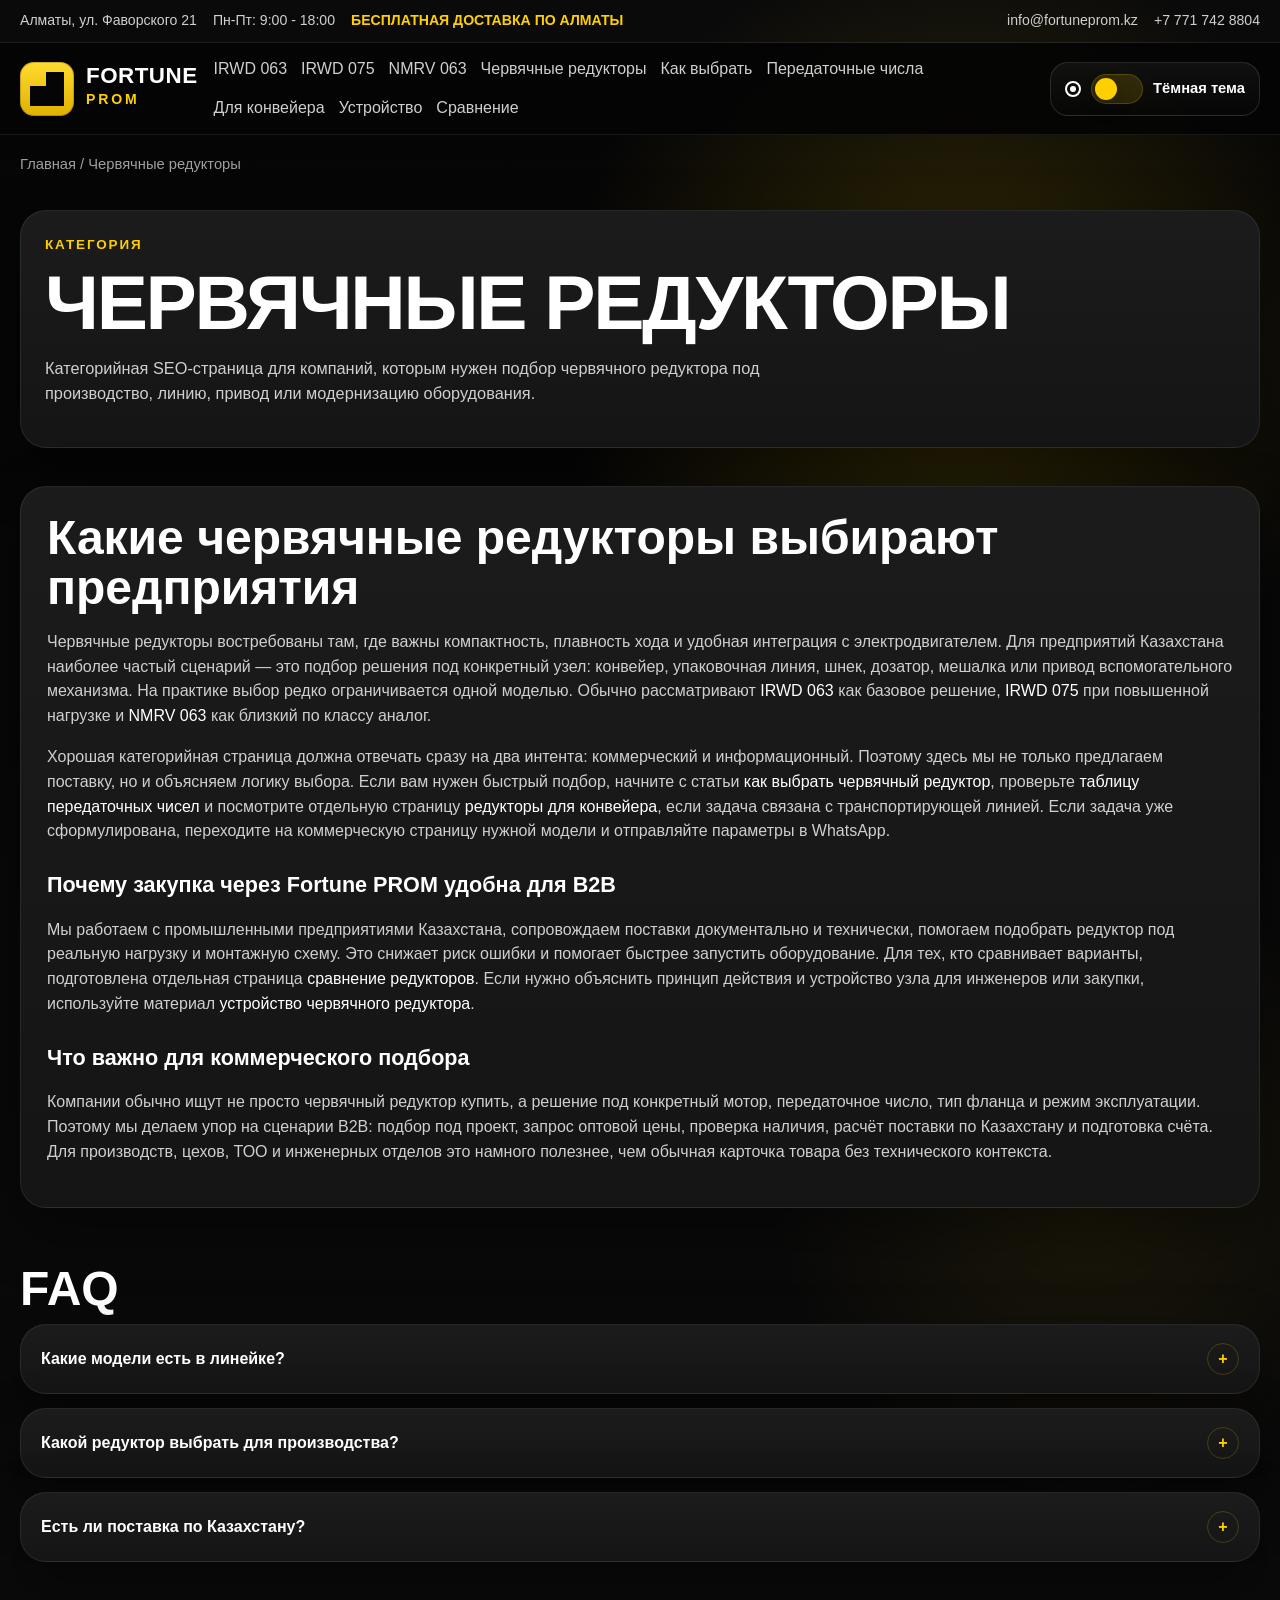
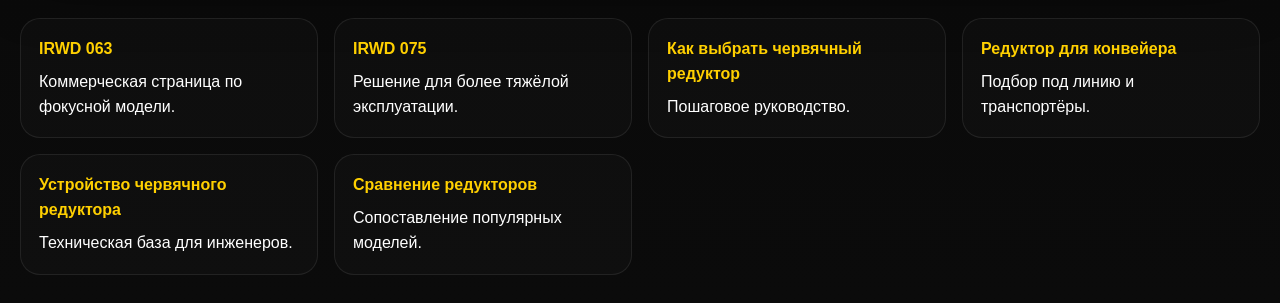
==== commit 3739ad5f: "Expand category and IRWD 075 SEO coverage" ====
--- a/chervyachnye-reduktory/index.html
+++ b/chervyachnye-reduktory/index.html
@@ -6,16 +6,22 @@
   <title>Червячные редукторы для производства в Казахстане — каталог и подбор</title>
   <meta name="description" content="Червячные редукторы для производственных компаний Казахстана: подбор, поставка, сравнение типоразмеров IRWD и аналогов.">
   <link rel="canonical" href="https://dragunovlab.github.io/irwd-063/chervyachnye-reduktory/">
+  <meta property="og:type" content="website">
+  <meta property="og:title" content="Червячные редукторы купить в Казахстане — подбор для производства">
+  <meta property="og:description" content="Червячные редукторы IRWD и аналоги для предприятий Казахстана. Подбор, поставка, оптовые цены и техническая консультация.">
+  <meta property="og:url" content="https://dragunovlab.github.io/irwd-063/chervyachnye-reduktory/">
+  <meta property="og:image" content="https://dragunovlab.github.io/irwd-063/assets/irwd-063-hero-banner.png">
+  <meta name="twitter:card" content="summary_large_image">
   <link rel="stylesheet" href="../assets/css/style.css">
 </head>
 <body>
   <div class="topbar"><div class="container topbar-inner"><div class="topbar-meta"><span class="topbar-item">Алматы, ул. Фаворского 21</span><span class="topbar-item">Пн-Пт: 9:00 - 18:00</span><span class="topbar-item"><strong>БЕСПЛАТНАЯ ДОСТАВКА ПО АЛМАТЫ</strong></span></div><div class="topbar-contact"><a class="topbar-item" href="mailto:info@fortuneprom.kz">info@fortuneprom.kz</a><a class="topbar-item" href="tel:+77717428804">+7 771 742 8804</a></div></div></div>
-  <header class="site-header"><div class="container header-inner"><a class="logo" href="../"><span class="logo-mark"></span><span class="logo-text"><strong>Fortune</strong><span>PROM</span></span></a><button class="nav-toggle" type="button" aria-expanded="false" data-nav-toggle><span></span></button><nav class="site-nav" data-nav><a href="../">IRWD 063</a><a href="../irwd-075/">IRWD 075</a><a href="../nmrv-063/">NMRV 063</a><a href="./">Червячные редукторы</a><a href="../kak-vybrat-reduktor/">Как выбрать</a><a href="../peredatochnye-chisla-reduktorov/">Передаточные числа</a><a href="../sravnenie-reduktorov/">Сравнение</a></nav><div class="header-actions"><button class="theme-toggle" type="button" aria-pressed="false" data-theme-toggle><span class="theme-toggle-icon" aria-hidden="true"></span><span class="theme-toggle-track" aria-hidden="true"><span class="theme-toggle-thumb"></span></span><span class="theme-toggle-label" data-theme-label>Тёмная тема</span></button></div></div></header>
+  <header class="site-header"><div class="container header-inner"><a class="logo" href="../"><span class="logo-mark"></span><span class="logo-text"><strong>Fortune</strong><span>PROM</span></span></a><button class="nav-toggle" type="button" aria-expanded="false" data-nav-toggle><span></span></button><nav class="site-nav" data-nav><a href="../">IRWD 063</a><a href="../irwd-075/">IRWD 075</a><a href="../nmrv-063/">NMRV 063</a><a href="./">Червячные редукторы</a><a href="../kak-vybrat-chervyachnyj-reduktor/">Как выбрать</a><a href="../peredatochnye-chisla-reduktorov/">Передаточные числа</a><a href="../reduktory-dlya-konvejera/">Для конвейера</a><a href="../ustrojstvo-chervyachnogo-reduktora/">Устройство</a><a href="../sravnenie-reduktorov/">Сравнение</a></nav><div class="header-actions"><button class="theme-toggle" type="button" aria-pressed="false" data-theme-toggle><span class="theme-toggle-icon" aria-hidden="true"></span><span class="theme-toggle-track" aria-hidden="true"><span class="theme-toggle-thumb"></span></span><span class="theme-toggle-label" data-theme-label>Тёмная тема</span></button></div></div></header>
   <div class="container breadcrumbs"><a href="../">Главная</a> / Червячные редукторы</div>
   <section class="page-hero"><div class="container"><div class="panel"><div class="eyebrow">Категория</div><h1>Червячные редукторы</h1><p>Категорийная SEO-страница для компаний, которым нужен подбор червячного редуктора под производство, линию, привод или модернизацию оборудования.</p></div></div></section>
-  <section class="section"><div class="container"><div class="content-card seo-content"><h2>Какие червячные редукторы выбирают предприятия</h2><p>Червячные редукторы востребованы там, где важны компактность, плавность хода и удобная интеграция с электродвигателем. Для предприятий Казахстана наиболее частый сценарий — это подбор решения под конкретный узел: конвейер, упаковочная линия, шнек, дозатор, мешалка или привод вспомогательного механизма. На практике выбор редко ограничивается одной моделью. Обычно рассматривают <a href="../">IRWD 063</a> как базовое решение, <a href="../irwd-075/">IRWD 075</a> при повышенной нагрузке и <a href="../nmrv-063/">NMRV 063</a> как близкий по классу аналог.</p><p>Хорошая категорийная страница должна отвечать сразу на два интента: коммерческий и информационный. Поэтому здесь мы не только предлагаем поставку, но и объясняем логику выбора. Если вам нужен быстрый подбор, начните с статьи <a href="../kak-vybrat-reduktor/">как выбрать редуктор</a> и проверьте <a href="../peredatochnye-chisla-reduktorov/">таблицу передаточных чисел</a>. Если задача уже сформулирована, переходите на коммерческую страницу нужной модели и отправляйте параметры в WhatsApp.</p><h3>Почему закупка через Fortune PROM удобна для B2B</h3><p>Мы работаем с промышленными предприятиями Казахстана, сопровождаем поставки документально и технически, помогаем подобрать редуктор под реальную нагрузку и монтажную схему. Это снижает риск ошибки и помогает быстрее запустить оборудование. Для тех, кто сравнивает варианты, подготовлена отдельная страница <a href="../sravnenie-reduktorov/">сравнение редукторов</a>.</p></div></div></section>
+  <section class="section"><div class="container"><div class="content-card seo-content"><h2>Какие червячные редукторы выбирают предприятия</h2><p>Червячные редукторы востребованы там, где важны компактность, плавность хода и удобная интеграция с электродвигателем. Для предприятий Казахстана наиболее частый сценарий — это подбор решения под конкретный узел: конвейер, упаковочная линия, шнек, дозатор, мешалка или привод вспомогательного механизма. На практике выбор редко ограничивается одной моделью. Обычно рассматривают <a href="../">IRWD 063</a> как базовое решение, <a href="../irwd-075/">IRWD 075</a> при повышенной нагрузке и <a href="../nmrv-063/">NMRV 063</a> как близкий по классу аналог.</p><p>Хорошая категорийная страница должна отвечать сразу на два интента: коммерческий и информационный. Поэтому здесь мы не только предлагаем поставку, но и объясняем логику выбора. Если вам нужен быстрый подбор, начните с статьи <a href="../kak-vybrat-chervyachnyj-reduktor/">как выбрать червячный редуктор</a>, проверьте <a href="../peredatochnye-chisla-reduktorov/">таблицу передаточных чисел</a> и посмотрите отдельную страницу <a href="../reduktory-dlya-konvejera/">редукторы для конвейера</a>, если задача связана с транспортирующей линией. Если задача уже сформулирована, переходите на коммерческую страницу нужной модели и отправляйте параметры в WhatsApp.</p><h3>Почему закупка через Fortune PROM удобна для B2B</h3><p>Мы работаем с промышленными предприятиями Казахстана, сопровождаем поставки документально и технически, помогаем подобрать редуктор под реальную нагрузку и монтажную схему. Это снижает риск ошибки и помогает быстрее запустить оборудование. Для тех, кто сравнивает варианты, подготовлена отдельная страница <a href="../sravnenie-reduktorov/">сравнение редукторов</a>. Если нужно объяснить принцип действия и устройство узла для инженеров или закупки, используйте материал <a href="../ustrojstvo-chervyachnogo-reduktora/">устройство червячного редуктора</a>.</p><h3>Что важно для коммерческого подбора</h3><p>Компании обычно ищут не просто червячный редуктор купить, а решение под конкретный мотор, передаточное число, тип фланца и режим эксплуатации. Поэтому мы делаем упор на сценарии B2B: подбор под проект, запрос оптовой цены, проверка наличия, расчёт поставки по Казахстану и подготовка счёта. Для производств, цехов, ТОО и инженерных отделов это намного полезнее, чем обычная карточка товара без технического контекста.</p></div></div></section>
   <section class="section"><div class="container"><h2>FAQ</h2><div class="faq-list"><article class="faq-item"><button class="faq-trigger" type="button">Какие модели есть в линейке?<span class="faq-plus">+</span></button><div class="faq-content"><p>Чаще всего рассматривают IRWD 063, IRWD 075 и близкие аналоги NMRV.</p></div></article><article class="faq-item"><button class="faq-trigger" type="button">Какой редуктор выбрать для производства?<span class="faq-plus">+</span></button><div class="faq-content"><p>Нужно отталкиваться от двигателя, режима работы, нагрузки и требуемых выходных оборотов.</p></div></article><article class="faq-item"><button class="faq-trigger" type="button">Есть ли поставка по Казахстану?<span class="faq-plus">+</span></button><div class="faq-content"><p>Да, поставляем по Алматы, Астане и регионам.</p></div></article></div></div></section>
-  <section class="section"><div class="container"><div class="link-grid"><a href="../"><span>IRWD 063</span>Коммерческая страница по фокусной модели.</a><a href="../irwd-075/"><span>IRWD 075</span>Решение для более тяжёлой эксплуатации.</a><a href="../kak-vybrat-reduktor/"><span>Как выбрать червячный редуктор</span>Пошаговое руководство.</a><a href="../sravnenie-reduktorov/"><span>Сравнение редукторов</span>Сопоставление популярных моделей.</a></div></div></section>
+  <section class="section"><div class="container"><div class="link-grid"><a href="../"><span>IRWD 063</span>Коммерческая страница по фокусной модели.</a><a href="../irwd-075/"><span>IRWD 075</span>Решение для более тяжёлой эксплуатации.</a><a href="../kak-vybrat-chervyachnyj-reduktor/"><span>Как выбрать червячный редуктор</span>Пошаговое руководство.</a><a href="../reduktory-dlya-konvejera/"><span>Редуктор для конвейера</span>Подбор под линию и транспортёры.</a><a href="../ustrojstvo-chervyachnogo-reduktora/"><span>Устройство червячного редуктора</span>Техническая база для инженеров.</a><a href="../sravnenie-reduktorov/"><span>Сравнение редукторов</span>Сопоставление популярных моделей.</a></div></div></section>
   <script type="application/ld+json">{"@context":"https://schema.org","@graph":[{"@type":"Organization","name":"Fortune PROM","url":"https://dragunovlab.github.io/irwd-063/","logo":"https://dragunovlab.github.io/irwd-063/assets/irwd-063-hero-banner.png","email":"info@fortuneprom.kz","telephone":"+7-771-742-88-04","address":{"@type":"PostalAddress","streetAddress":"ул. Фаворского 21","addressLocality":"Алматы","addressCountry":"KZ"}},{"@type":"BreadcrumbList","itemListElement":[{"@type":"ListItem","position":1,"name":"Главная","item":"https://dragunovlab.github.io/irwd-063/"},{"@type":"ListItem","position":2,"name":"Червячные редукторы","item":"https://dragunovlab.github.io/irwd-063/chervyachnye-reduktory/"}]},{"@type":"FAQPage","mainEntity":[{"@type":"Question","name":"Какой редуктор выбрать для производства?","acceptedAnswer":{"@type":"Answer","text":"Нужно отталкиваться от двигателя, режима работы, нагрузки и требуемых выходных оборотов."}}]}]}</script>
   <script src="../assets/js/script.js"></script>
 </body>
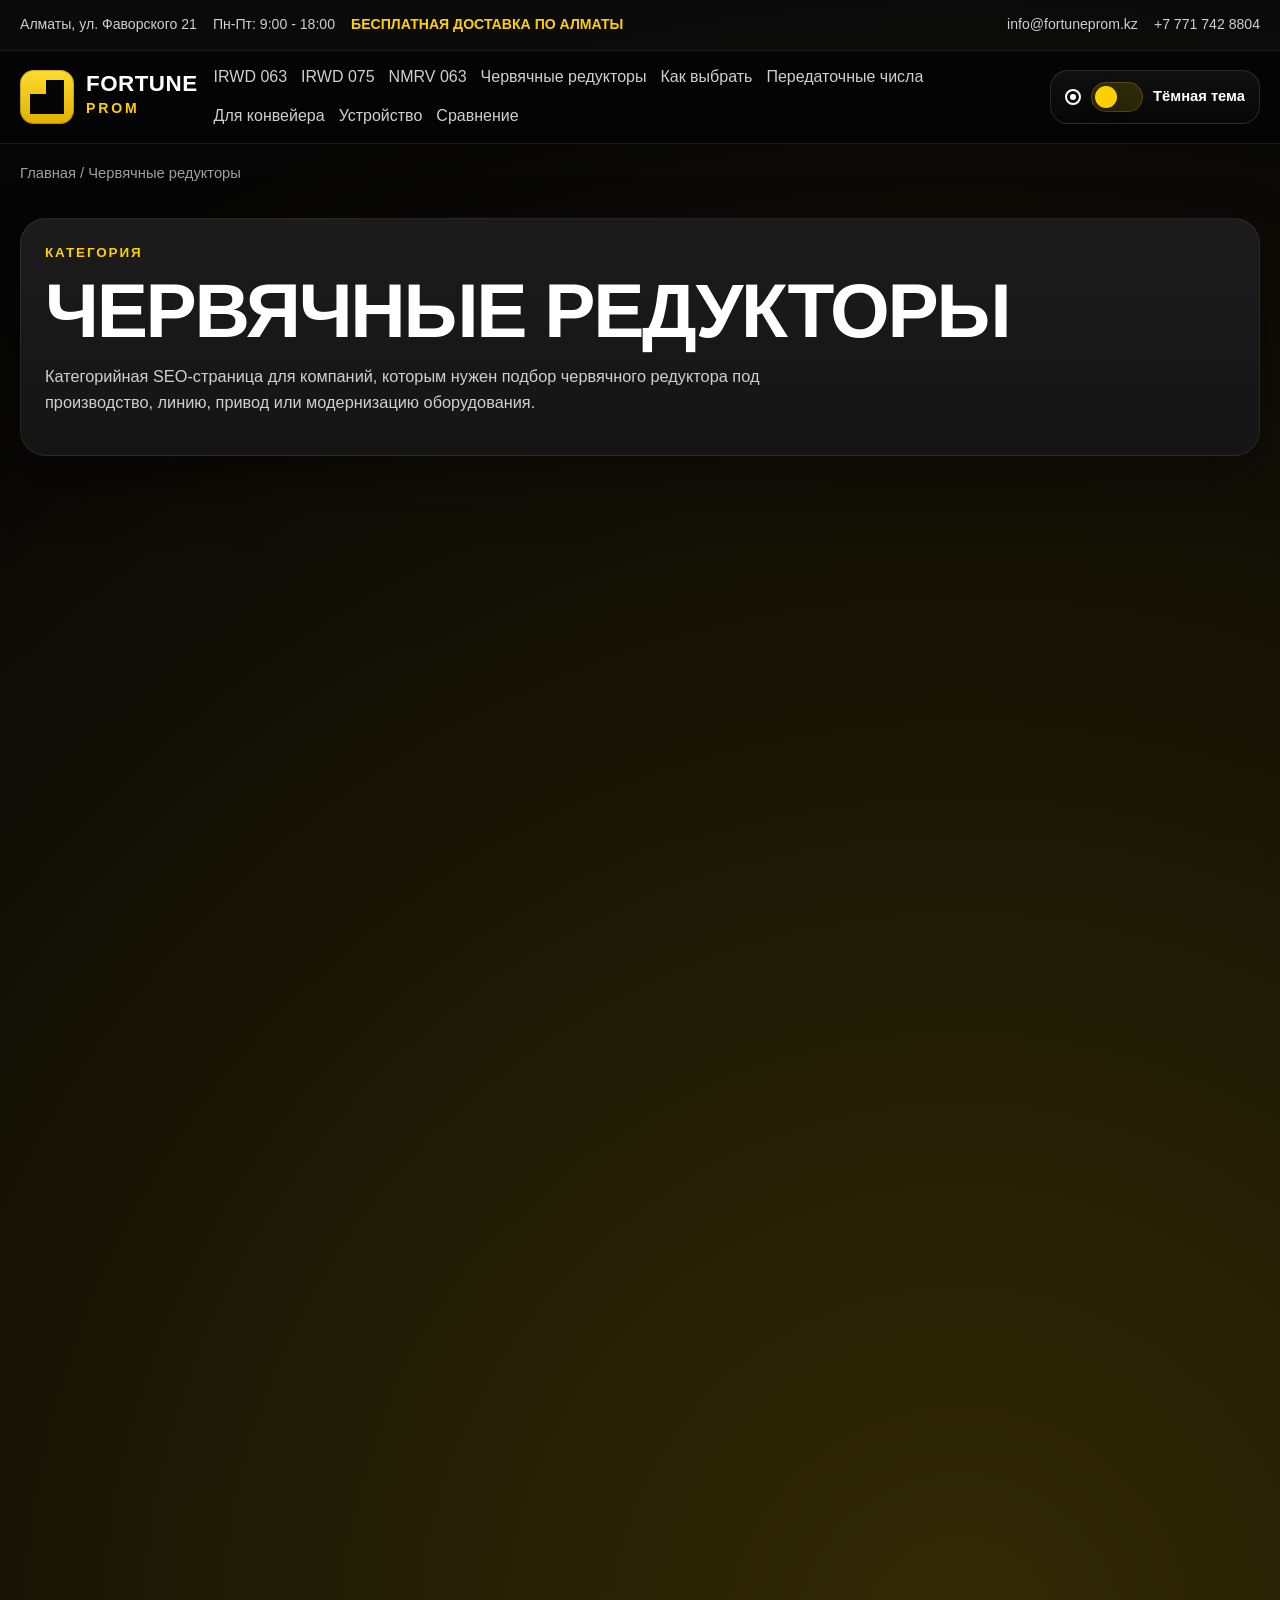
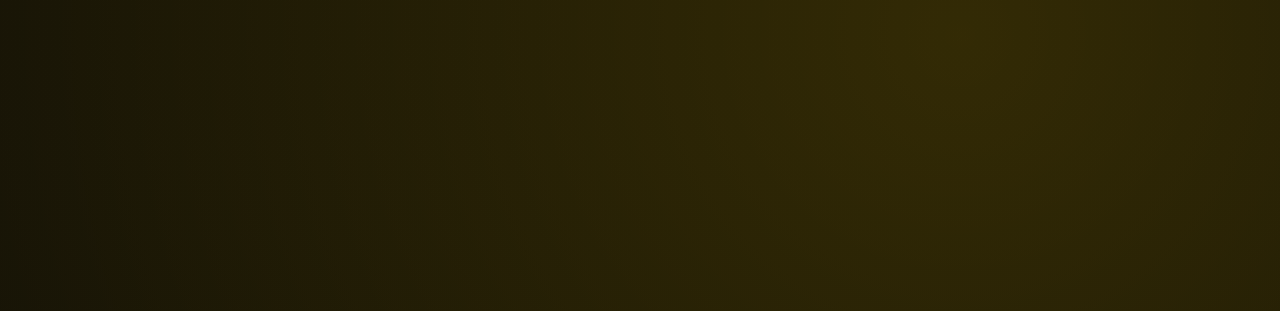
==== commit f0206a6a: "Add branded favicon set across site" ====
--- a/chervyachnye-reduktory/index.html
+++ b/chervyachnye-reduktory/index.html
@@ -12,6 +12,11 @@
   <meta property="og:url" content="https://dragunovlab.github.io/irwd-063/chervyachnye-reduktory/">
   <meta property="og:image" content="https://dragunovlab.github.io/irwd-063/assets/irwd-063-hero-banner.png">
   <meta name="twitter:card" content="summary_large_image">
+  <link rel="icon" href="../assets/favicon.svg" type="image/svg+xml">
+  <link rel="icon" href="../assets/favicon.ico" sizes="any">
+  <link rel="icon" href="../assets/favicon-32.png" type="image/png" sizes="32x32">
+  <link rel="icon" href="../assets/favicon-16.png" type="image/png" sizes="16x16">
+  <link rel="apple-touch-icon" href="../assets/apple-touch-icon.png">
   <link rel="stylesheet" href="../assets/css/style.css">
 </head>
 <body>
--- a/assets/css/style.css
+++ b/assets/css/style.css
@@ -37,6 +37,7 @@
 
 html {
   scroll-behavior: smooth;
+  -webkit-text-size-adjust: 100%;
 }
 
 body {
@@ -48,6 +49,8 @@
     linear-gradient(180deg, var(--bg) 0%, var(--bg-soft) 100%);
   color: var(--white);
   line-height: 1.55;
+  text-rendering: optimizeLegibility;
+  -webkit-font-smoothing: antialiased;
 }
 
 [data-theme="light"] body {
@@ -61,11 +64,16 @@
 img {
   max-width: 100%;
   display: block;
+  height: auto;
 }
 
 a {
   color: var(--white);
   text-decoration: none;
+}
+
+a[href^="tel:"] {
+  white-space: nowrap;
 }
 
 button,
@@ -369,6 +377,7 @@
 
 .hero {
   padding: 34px 0 26px;
+  content-visibility: visible;
 }
 
 .hero-shell {
@@ -574,6 +583,8 @@
 
 .section {
   padding: 28px 0;
+  content-visibility: auto;
+  contain-intrinsic-size: 1px 960px;
 }
 
 .section h2 {
@@ -985,6 +996,7 @@
 
 .page-hero {
   padding: 34px 0 10px;
+  content-visibility: visible;
 }
 
 .page-hero .panel {
@@ -1021,8 +1033,18 @@
   font-size: 0.95rem;
 }
 
+.topbar-contact a,
+.footer-contacts a {
+  display: inline-flex;
+  align-items: center;
+  min-height: 30px;
+}
+
 .footer-contacts a:hover {
   color: var(--white);
+  text-decoration: underline;
+  text-decoration-color: var(--yellow);
+  text-underline-offset: 4px;
 }
 
 .desktop-only {
